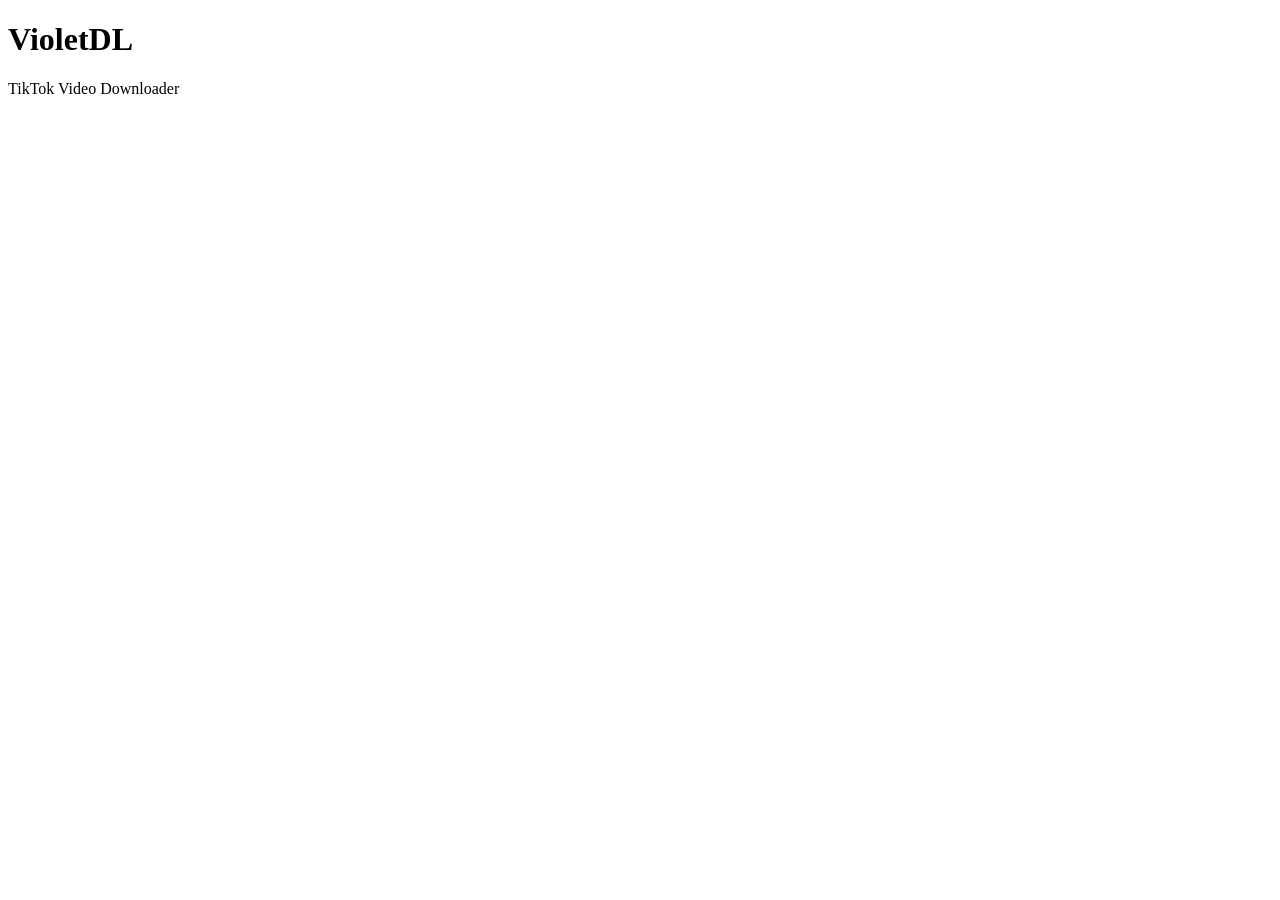
==== index.html @ 55b92cce "Add initial index.html for VioletDL project" ====
<!DOCTYPE html>
<html lang="az">
<head>
  <meta charset="UTF-8">
  <meta name="viewport" content="width=device-width, initial-scale=1.0">
  <meta name="theme-color" content="#10091e">
  <title>VioletDL</title>
  <link rel="stylesheet" href="style.css">
</head>
<body>

  <div id="app">
    <h1>VioletDL</h1>
    <p>TikTok Video Downloader</p>
  </div>

  <script src="script.js"></script>
</body>
</html>
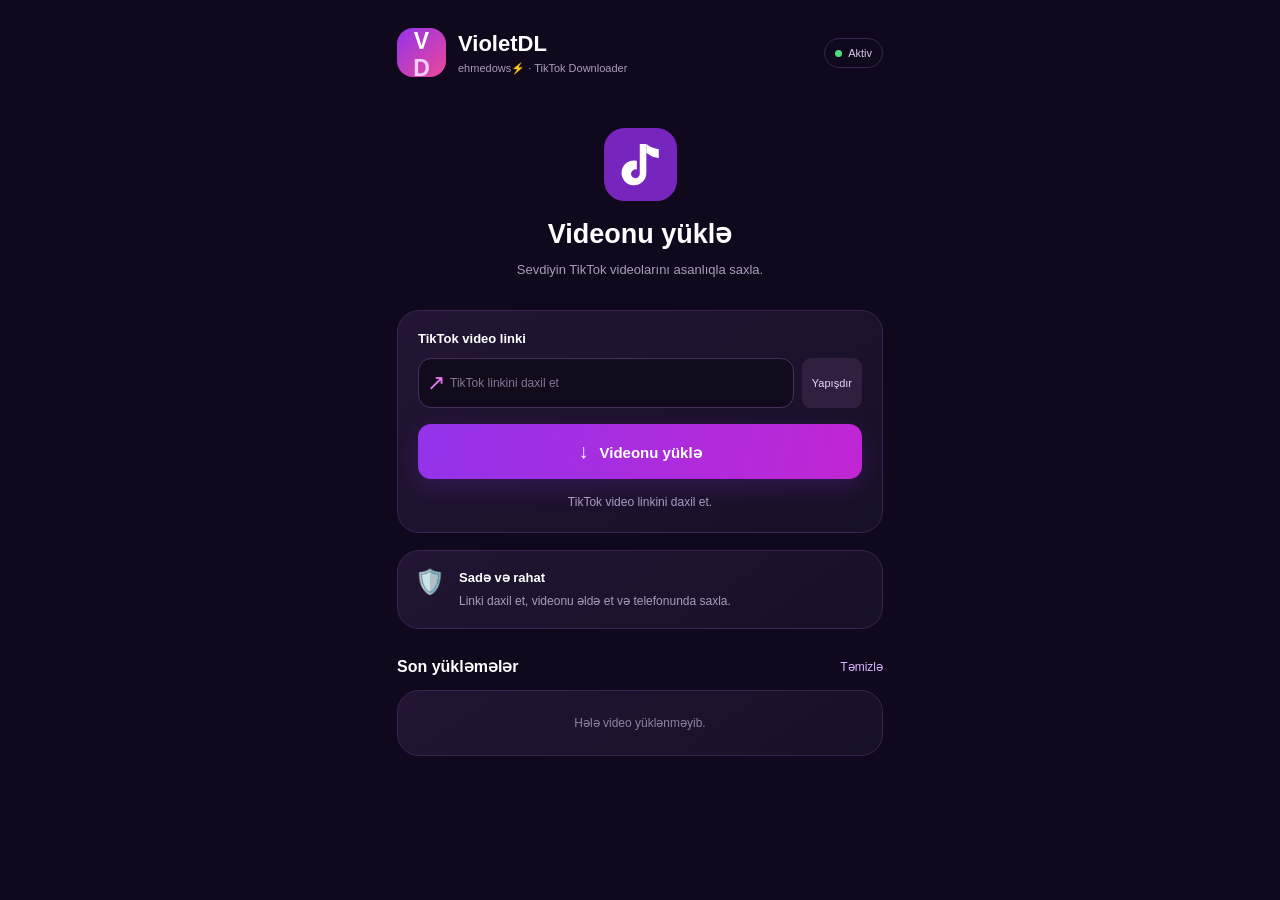
==== commit ad5af4fb: "Refactor HTML structure and improve semantics" ====
--- a/index.html
+++ b/index.html
@@ -2,18 +2,79 @@
 <html lang="az">
 <head>
   <meta charset="UTF-8">
-  <meta name="viewport" content="width=device-width, initial-scale=1.0">
+  <meta name="viewport" content="width=device-width, initial-scale=1">
   <meta name="theme-color" content="#10091e">
   <title>VioletDL</title>
   <link rel="stylesheet" href="style.css">
 </head>
 <body>
 
-  <div id="app">
-    <h1>VioletDL</h1>
-    <p>TikTok Video Downloader</p>
-  </div>
+<div class="app">
 
-  <script src="script.js"></script>
+  <header>
+    <div class="logo">V<span>D</span></div>
+    <div class="brand">
+      <h1>VioletDL</h1>
+      <p>ehmedows⚡ · TikTok Downloader</p>
+    </div>
+    <div class="status"><i></i> Aktiv</div>
+  </header>
+
+  <section class="hero">
+    <div class="music-icon">
+      <svg viewBox="0 0 100 100">
+        <rect width="100" height="100" rx="28" fill="#7625bd"/>
+        <path d="M58 22v39a17 17 0 1 1-13-16v12a6 6 0 1 0 4 6V22z" fill="white"/>
+        <path d="M58 22v12c6 5 12 7 17 7V29c-6-1-12-3-17-7z" fill="white"/>
+      </svg>
+    </div>
+    <h2>Videonu yüklə</h2>
+    <p>Sevdiyin TikTok videolarını asanlıqla saxla.</p>
+  </section>
+
+  <section class="download-card">
+    <label for="videoUrl">TikTok video linki</label>
+
+    <div class="input-row">
+      <div class="input-box">
+        <span class="link-icon">↗</span>
+        <input id="videoUrl" type="url" placeholder="TikTok linkini daxil et">
+      </div>
+      <button id="pasteBtn" class="paste-btn">Yapışdır</button>
+    </div>
+
+    <button id="downloadBtn" class="download-btn">
+      <span>↓</span> Videonu yüklə
+    </button>
+
+    <p id="message" class="message">TikTok video linkini daxil et.</p>
+
+    <div id="result" hidden>
+      <p>Video hazırdır!</p>
+      <a id="saveBtn" href="#" download="VioletDL.mp4">Videonu saxla ↓</a>
+    </div>
+  </section>
+
+  <section class="feature">
+    <div class="shield">🛡️</div>
+    <div>
+      <strong>Sadə və rahat</strong>
+      <p>Linki daxil et, videonu əldə et və telefonunda saxla.</p>
+    </div>
+  </section>
+
+  <section class="history-section">
+    <div class="history-header">
+      <h3>Son yükləmələr</h3>
+      <button id="clearHistory">Təmizlə</button>
+    </div>
+    <div id="history" class="history">
+      <p>Hələ video yüklənməyib.</p>
+    </div>
+  </section>
+
+</div>
+
+<script src="script.js"></script>
 </body>
 </html>
--- a/style.css
+++ b/style.css
@@ -0,0 +1,292 @@
+* {
+  box-sizing: border-box;
+  margin: 0;
+  padding: 0;
+}
+
+:root {
+  --bg: #10091e;
+  --card: #1b1230;
+  --purple: #a855f7;
+  --pink: #e879f9;
+  --text: #ffffff;
+  --muted: #a99cbd;
+}
+
+body {
+  background: var(--bg);
+  color: var(--text);
+  font-family: Arial, sans-serif;
+  min-height: 100vh;
+}
+
+.app {
+  width: 100%;
+  max-width: 520px;
+  margin: auto;
+  padding: 20px 17px 100px;
+}
+
+header {
+  display: flex;
+  align-items: center;
+  gap: 12px;
+  padding: 8px 0 25px;
+}
+
+.logo {
+  width: 49px;
+  height: 49px;
+  display: grid;
+  place-items: center;
+  border-radius: 16px;
+  background: linear-gradient(135deg, #9333ea, #ec4899);
+  font-size: 23px;
+  font-weight: 900;
+}
+
+.logo span {
+  color: #f5d0fe;
+}
+
+.brand h1 {
+  font-size: 22px;
+}
+
+.brand p {
+  color: var(--muted);
+  font-size: 11px;
+  margin-top: 5px;
+}
+
+.status {
+  margin-left: auto;
+  border: 1px solid #39274f;
+  border-radius: 20px;
+  padding: 8px 10px;
+  color: #d8c9eb;
+  font-size: 11px;
+}
+
+.status i {
+  display: inline-block;
+  width: 7px;
+  height: 7px;
+  border-radius: 50%;
+  background: #4ade80;
+  margin-right: 4px;
+}
+
+.hero {
+  text-align: center;
+  padding: 26px 5px 29px;
+}
+
+.music-icon {
+  width: 73px;
+  height: 73px;
+  margin: 0 auto 17px;
+}
+
+.music-icon svg {
+  width: 100%;
+  height: 100%;
+}
+
+.hero h2 {
+  font-size: 27px;
+  margin-bottom: 10px;
+}
+
+.hero p {
+  color: var(--muted);
+  font-size: 13px;
+  line-height: 1.6;
+}
+
+.download-card,
+.feature,
+.history {
+  background: linear-gradient(145deg, #211533, #181026);
+  border: 1px solid #39254d;
+  border-radius: 22px;
+  padding: 20px;
+}
+
+.download-card label {
+  display: block;
+  font-size: 13px;
+  font-weight: bold;
+  margin-bottom: 12px;
+}
+
+.input-row {
+  display: flex;
+  gap: 8px;
+}
+
+.input-box {
+  display: flex;
+  align-items: center;
+  flex: 1;
+  min-width: 0;
+  border: 1px solid #48305e;
+  border-radius: 13px;
+  padding: 5px 8px;
+  background: #110b1c;
+}
+
+.link-icon {
+  color: var(--pink);
+  font-size: 22px;
+}
+
+input {
+  width: 100%;
+  min-width: 0;
+  background: transparent;
+  color: white;
+  border: none;
+  outline: none;
+  padding: 12px 5px;
+  font-size: 12px;
+}
+
+input::placeholder {
+  color: #857696;
+}
+
+button {
+  cursor: pointer;
+  -webkit-tap-highlight-color: transparent;
+}
+
+.paste-btn {
+  background: #30203f;
+  border: none;
+  border-radius: 9px;
+  color: #e9d5ff;
+  padding: 10px;
+  font-size: 11px;
+}
+
+.download-btn {
+  width: 100%;
+  margin-top: 16px;
+  padding: 16px;
+  border: none;
+  border-radius: 13px;
+  color: white;
+  font-size: 15px;
+  font-weight: bold;
+  background: linear-gradient(100deg, #9333ea, #c026d3);
+  box-shadow: 0 8px 24px #9333ea33;
+}
+
+.download-btn span {
+  font-size: 20px;
+  margin-right: 7px;
+}
+
+.message {
+  margin-top: 14px;
+  text-align: center;
+  color: var(--muted);
+  font-size: 12px;
+  line-height: 1.6;
+}
+
+#result {
+  margin-top: 18px;
+  padding: 14px;
+  border-radius: 14px;
+  background: #17291f;
+  border: 1px solid #28543a;
+}
+
+#result[hidden] {
+  display: none;
+}
+
+#result p {
+  color: #4ade80;
+  margin-bottom: 12px;
+}
+
+#result a {
+  display: block;
+  padding: 13px;
+  text-align: center;
+  color: white;
+  text-decoration: none;
+  font-size: 13px;
+  font-weight: bold;
+  border-radius: 10px;
+  background: #23864b;
+}
+
+.feature {
+  display: flex;
+  gap: 14px;
+  margin-top: 17px;
+  padding: 17px;
+}
+
+.shield {
+  font-size: 24px;
+}
+
+.feature strong {
+  font-size: 13px;
+}
+
+.feature p {
+  color: var(--muted);
+  font-size: 12px;
+  line-height: 1.6;
+  margin-top: 6px;
+}
+
+.history-section {
+  margin-top: 28px;
+}
+
+.history-header {
+  display: flex;
+  align-items: center;
+  justify-content: space-between;
+  margin-bottom: 14px;
+}
+
+.history-header h3 {
+  font-size: 16px;
+}
+
+.history-header button {
+  color: #d8b4fe;
+  border: none;
+  background: transparent;
+  font-size: 12px;
+}
+
+.history {
+  padding: 15px;
+}
+
+.history p {
+  text-align: center;
+  color: #8f819f;
+  font-size: 12px;
+  padding: 10px 0;
+}
+
+@media (max-width: 360px) {
+  .app {
+    padding-left: 12px;
+    padding-right: 12px;
+  }
+
+  .hero h2 {
+    font-size: 24px;
+  }
+}
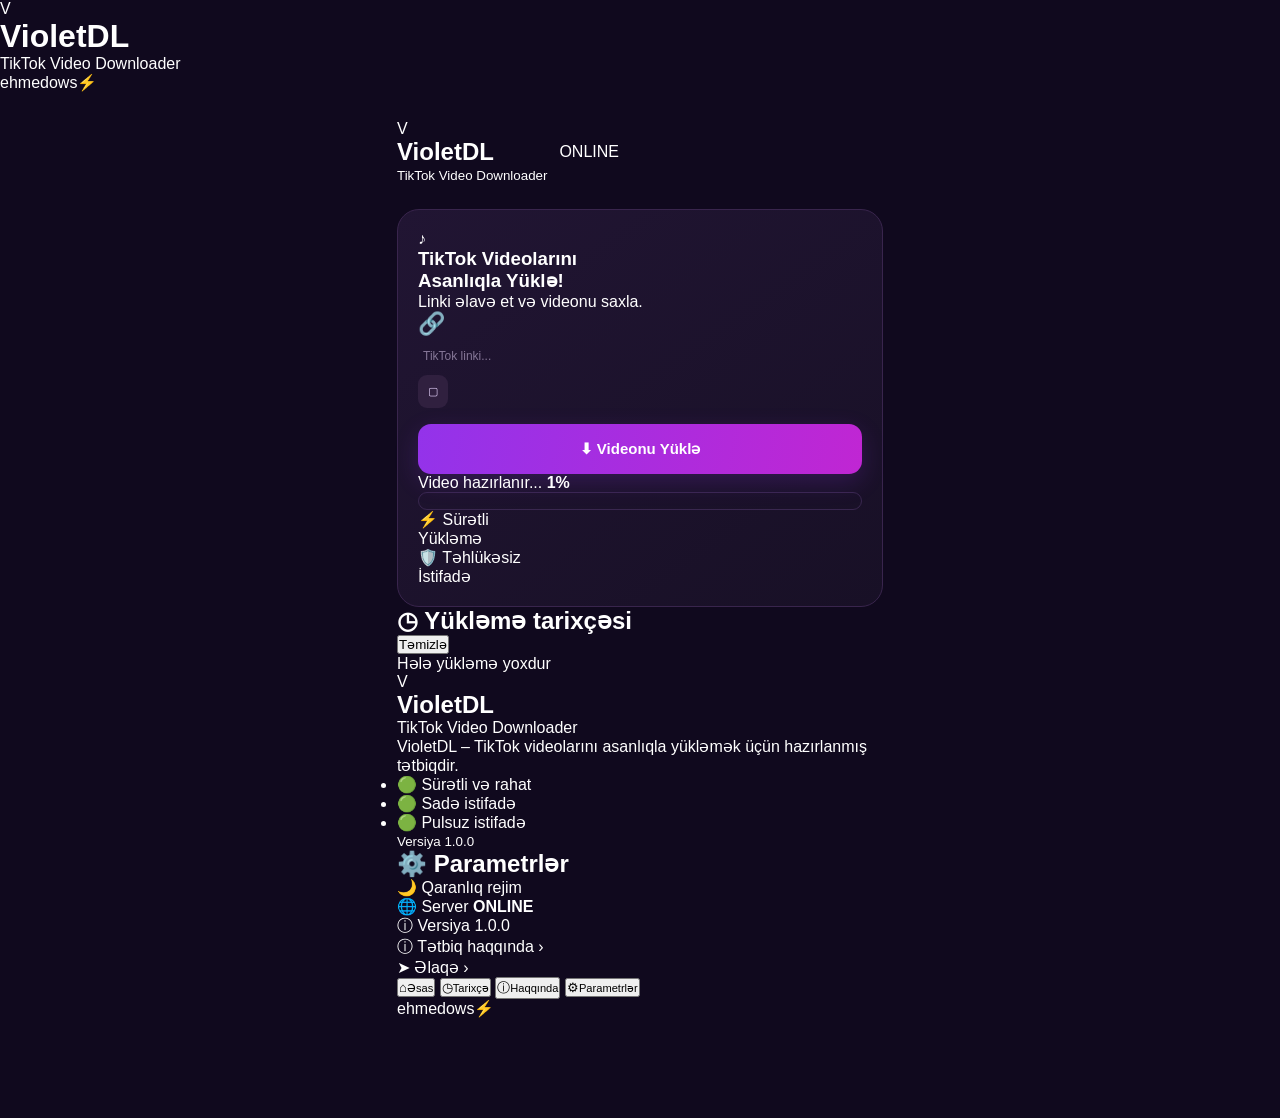
==== commit e334ad85: "Revamp index.html with new layout and features Updated viewport and theme color meta tags, added spl" ====
--- a/index.html
+++ b/index.html
@@ -2,79 +2,153 @@
 <html lang="az">
 <head>
   <meta charset="UTF-8">
-  <meta name="viewport" content="width=device-width, initial-scale=1">
-  <meta name="theme-color" content="#10091e">
+  <meta name="viewport" content="width=device-width, initial-scale=1, maximum-scale=1, user-scalable=no">
+  <meta name="theme-color" content="#080510">
   <title>VioletDL</title>
   <link rel="stylesheet" href="style.css">
 </head>
 <body>
 
-<div class="app">
+  <div id="splash" class="splash">
+    <div class="splash-logo">V</div>
+    <h1>Violet<span>DL</span></h1>
+    <p>TikTok Video Downloader</p>
+    <div class="loader"></div>
+    <div class="creator">ehmedows⚡</div>
+  </div>
 
-  <header>
-    <div class="logo">V<span>D</span></div>
-    <div class="brand">
-      <h1>VioletDL</h1>
-      <p>ehmedows⚡ · TikTok Downloader</p>
-    </div>
-    <div class="status"><i></i> Aktiv</div>
-  </header>
+  <main id="app" class="app hidden">
 
-  <section class="hero">
-    <div class="music-icon">
-      <svg viewBox="0 0 100 100">
-        <rect width="100" height="100" rx="28" fill="#7625bd"/>
-        <path d="M58 22v39a17 17 0 1 1-13-16v12a6 6 0 1 0 4 6V22z" fill="white"/>
-        <path d="M58 22v12c6 5 12 7 17 7V29c-6-1-12-3-17-7z" fill="white"/>
-      </svg>
-    </div>
-    <h2>Videonu yüklə</h2>
-    <p>Sevdiyin TikTok videolarını asanlıqla saxla.</p>
-  </section>
+    <header class="topbar">
+      <div class="brand">
+        <div class="small-logo">V</div>
+        <div>
+          <h2>Violet<span>DL</span></h2>
+          <small>TikTok Video Downloader</small>
+        </div>
+      </div>
+      <div class="online"><i></i> ONLINE</div>
+    </header>
 
-  <section class="download-card">
-    <label for="videoUrl">TikTok video linki</label>
+    <!-- ƏSAS -->
+    <section id="home" class="page active">
+      <div class="download-card">
+        <div class="intro">
+          <div class="tiktok-icon">♪</div>
+          <div>
+            <h3>TikTok Videolarını<br>Asanlıqla Yüklə!</h3>
+            <p>Linki əlavə et və videonu saxla.</p>
+          </div>
+        </div>
 
-    <div class="input-row">
-      <div class="input-box">
-        <span class="link-icon">↗</span>
-        <input id="videoUrl" type="url" placeholder="TikTok linkini daxil et">
+        <div class="link-box">
+          <span class="link-icon">🔗</span>
+          <input id="videoLink" type="url"
+                 placeholder="TikTok linki..."
+                 autocomplete="off">
+          <button id="pasteBtn" class="paste-btn" type="button"
+                  aria-label="Yapışdır">▢</button>
+        </div>
+
+        <button id="downloadBtn" class="download-btn" type="button">
+          ⬇ Videonu Yüklə
+        </button>
+
+        <div id="progressBox" class="progress-box hidden">
+          <div class="progress-info">
+            <span id="progressText">Video hazırlanır...</span>
+            <b id="progressPercent">1%</b>
+          </div>
+          <div class="progress-track">
+            <div id="progressFill" class="progress-fill"></div>
+          </div>
+        </div>
+
+        <p id="status" class="status"></p>
+
+        <div class="features">
+          <div>⚡ <span>Sürətli<br>Yükləmə</span></div>
+          <div>🛡️ <span>Təhlükəsiz<br>İstifadə</span></div>
+        </div>
       </div>
-      <button id="pasteBtn" class="paste-btn">Yapışdır</button>
-    </div>
+    </section>
 
-    <button id="downloadBtn" class="download-btn">
-      <span>↓</span> Videonu yüklə
-    </button>
+    <!-- TARİXÇƏ -->
+    <section id="historyPage" class="page">
+      <div class="section-heading">
+        <h2>◷ Yükləmə tarixçəsi</h2>
+        <button id="clearHistory" type="button">Təmizlə</button>
+      </div>
+      <div id="history" class="history-list"></div>
+    </section>
 
-    <p id="message" class="message">TikTok video linkini daxil et.</p>
+    <!-- HAQQINDA -->
+    <section id="about" class="page">
+      <div class="about-content">
+        <div class="about-logo">V</div>
+        <h1>Violet<span>DL</span></h1>
+        <p>TikTok Video Downloader</p>
+        <div class="about-card">
+          VioletDL – TikTok videolarını asanlıqla yükləmək üçün hazırlanmış tətbiqdir.
+          <ul>
+            <li>🟢 Sürətli və rahat</li>
+            <li>🟢 Sadə istifadə</li>
+            <li>🟢 Pulsuz istifadə</li>
+          </ul>
+          <small>Versiya 1.0.0</small>
+        </div>
+      </div>
+    </section>
 
-    <div id="result" hidden>
-      <p>Video hazırdır!</p>
-      <a id="saveBtn" href="#" download="VioletDL.mp4">Videonu saxla ↓</a>
-    </div>
-  </section>
+    <!-- PARAMETRLƏR -->
+    <section id="settings" class="page">
+      <h2 class="page-title">⚙️ Parametrlər</h2>
 
-  <section class="feature">
-    <div class="shield">🛡️</div>
-    <div>
-      <strong>Sadə və rahat</strong>
-      <p>Linki daxil et, videonu əldə et və telefonunda saxla.</p>
-    </div>
-  </section>
+      <div class="settings-card">
+        <div class="setting-row">
+          <span>🌙 Qaranlıq rejim</span>
+          <span class="switch on"></span>
+        </div>
+        <div class="setting-row">
+          <span>🌐 Server</span>
+          <strong class="online"><i></i> ONLINE</strong>
+        </div>
+        <div class="setting-row">
+          <span>ⓘ Versiya</span>
+          <span>1.0.0</span>
+        </div>
+      </div>
 
-  <section class="history-section">
-    <div class="history-header">
-      <h3>Son yükləmələr</h3>
-      <button id="clearHistory">Təmizlə</button>
-    </div>
-    <div id="history" class="history">
-      <p>Hələ video yüklənməyib.</p>
-    </div>
-  </section>
+      <div class="settings-card">
+        <div class="setting-row">
+          <span>ⓘ Tətbiq haqqında</span>
+          <span>›</span>
+        </div>
+        <div class="setting-row">
+          <span>➤ Əlaqə</span>
+          <span>›</span>
+        </div>
+      </div>
+    </section>
 
-</div>
+    <nav class="bottom-nav">
+      <button class="nav-btn active" data-page="home">
+        ⌂<small>Əsas</small>
+      </button>
+      <button class="nav-btn" data-page="historyPage">
+        ◷<small>Tarixçə</small>
+      </button>
+      <button class="nav-btn" data-page="about">
+        ⓘ<small>Haqqında</small>
+      </button>
+      <button class="nav-btn" data-page="settings">
+        ⚙<small>Parametrlər</small>
+      </button>
+    </nav>
 
-<script src="script.js"></script>
+    <div class="footer-brand">ehmedows⚡</div>
+  </main>
+
+  <script src="script.js"></script>
 </body>
 </html>
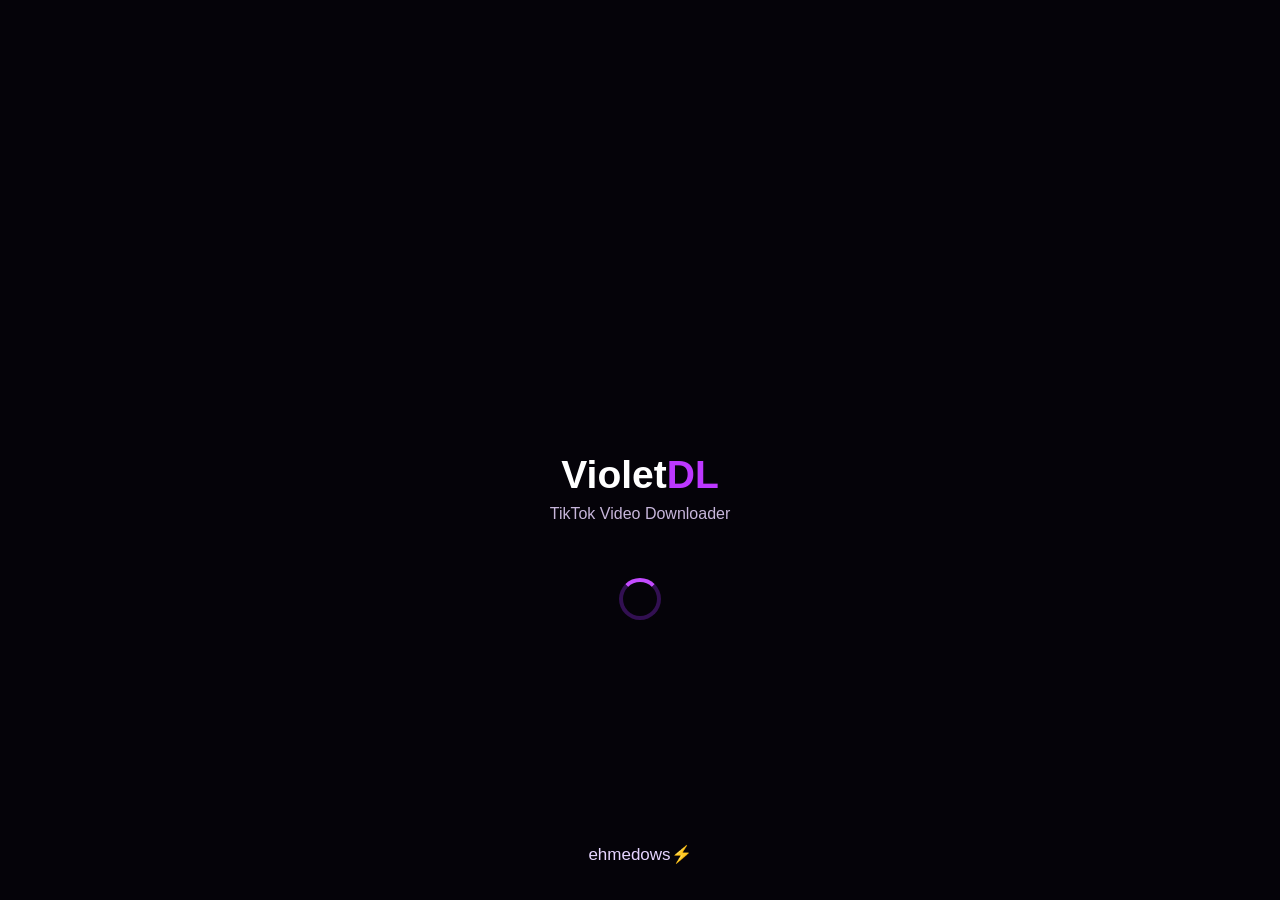
==== commit e5fce682: "Enhance index.html with SEO and logo updates Added meta description for SEO and updated logos." ====
--- a/index.html
+++ b/index.html
@@ -1,16 +1,25 @@
+
 <!DOCTYPE html>
 <html lang="az">
 <head>
   <meta charset="UTF-8">
   <meta name="viewport" content="width=device-width, initial-scale=1, maximum-scale=1, user-scalable=no">
   <meta name="theme-color" content="#080510">
+  <meta name="description" content="VioletDL - TikTok Video Downloader">
   <title>VioletDL</title>
   <link rel="stylesheet" href="style.css">
 </head>
 <body>
 
   <div id="splash" class="splash">
-    <div class="splash-logo">V</div>
+    <div class="splash-logo crystal">
+      <svg viewBox="0 0 180 180">
+        <polygon points="90,8 143,36 166,84 90,170 14,84 37,36" fill="#cbb0ff"/>
+        <polygon points="90,8 90,170 14,84 37,36" fill="#fff" opacity=".4"/>
+        <polygon points="90,8 143,36 166,84 90,170" fill="#7434bd" opacity=".75"/>
+        <path d="M37 36 L90 60 L143 36 M90 60 L14 84 M90 60 L166 84 M90 60 L90 170" fill="none" stroke="#fff" stroke-width="3" opacity=".8"/>
+      </svg>
+    </div>
     <h1>Violet<span>DL</span></h1>
     <p>TikTok Video Downloader</p>
     <div class="loader"></div>
@@ -21,7 +30,14 @@
 
     <header class="topbar">
       <div class="brand">
-        <div class="small-logo">V</div>
+        <div class="small-logo crystal">
+          <svg viewBox="0 0 180 180">
+            <polygon points="90,8 143,36 166,84 90,170 14,84 37,36" fill="#cbb0ff"/>
+            <polygon points="90,8 90,170 14,84 37,36" fill="#fff" opacity=".4"/>
+            <polygon points="90,8 143,36 166,84 90,170" fill="#7434bd" opacity=".75"/>
+            <path d="M37 36 L90 60 L143 36 M90 60 L14 84 M90 60 L166 84 M90 60 L90 170" fill="none" stroke="#fff" stroke-width="4"/>
+          </svg>
+        </div>
         <div>
           <h2>Violet<span>DL</span></h2>
           <small>TikTok Video Downloader</small>
@@ -30,7 +46,6 @@
       <div class="online"><i></i> ONLINE</div>
     </header>
 
-    <!-- ƏSAS -->
     <section id="home" class="page active">
       <div class="download-card">
         <div class="intro">
@@ -41,18 +56,15 @@
           </div>
         </div>
 
+        <label class="input-label" for="videoLink">TikTok video linki</label>
+
         <div class="link-box">
           <span class="link-icon">🔗</span>
-          <input id="videoLink" type="url"
-                 placeholder="TikTok linki..."
-                 autocomplete="off">
-          <button id="pasteBtn" class="paste-btn" type="button"
-                  aria-label="Yapışdır">▢</button>
+          <input id="videoLink" type="url" placeholder="TikTok linki..." autocomplete="off" spellcheck="false">
+          <button id="pasteBtn" class="paste-btn" type="button" aria-label="Linki yapışdır">▢</button>
         </div>
 
-        <button id="downloadBtn" class="download-btn" type="button">
-          ⬇ Videonu Yüklə
-        </button>
+        <button id="downloadBtn" class="download-btn" type="button">⬇ Videonu Yüklə</button>
 
         <div id="progressBox" class="progress-box hidden">
           <div class="progress-info">
@@ -73,21 +85,30 @@
       </div>
     </section>
 
-    <!-- TARİXÇƏ -->
     <section id="historyPage" class="page">
       <div class="section-heading">
         <h2>◷ Yükləmə tarixçəsi</h2>
         <button id="clearHistory" type="button">Təmizlə</button>
       </div>
-      <div id="history" class="history-list"></div>
+      <div id="history" class="history-list">
+        <div class="empty">Hələ video yüklənməyib.</div>
+      </div>
     </section>
 
-    <!-- HAQQINDA -->
     <section id="about" class="page">
       <div class="about-content">
-        <div class="about-logo">V</div>
+        <div class="about-logo crystal">
+          <svg viewBox="0 0 180 180">
+            <polygon points="90,8 143,36 166,84 90,170 14,84 37,36" fill="#cbb0ff"/>
+            <polygon points="90,8 90,170 14,84 37,36" fill="#fff" opacity=".4"/>
+            <polygon points="90,8 143,36 166,84 90,170" fill="#7434bd" opacity=".75"/>
+            <path d="M37 36 L90 60 L143 36 M90 60 L14 84 M90 60 L166 84 M90 60 L90 170" fill="none" stroke="#fff" stroke-width="3"/>
+          </svg>
+        </div>
+
         <h1>Violet<span>DL</span></h1>
         <p>TikTok Video Downloader</p>
+
         <div class="about-card">
           VioletDL – TikTok videolarını asanlıqla yükləmək üçün hazırlanmış tətbiqdir.
           <ul>
@@ -100,10 +121,8 @@
       </div>
     </section>
 
-    <!-- PARAMETRLƏR -->
     <section id="settings" class="page">
       <h2 class="page-title">⚙️ Parametrlər</h2>
-
       <div class="settings-card">
         <div class="setting-row">
           <span>🌙 Qaranlıq rejim</span>
@@ -118,7 +137,6 @@
           <span>1.0.0</span>
         </div>
       </div>
-
       <div class="settings-card">
         <div class="setting-row">
           <span>ⓘ Tətbiq haqqında</span>
@@ -132,18 +150,10 @@
     </section>
 
     <nav class="bottom-nav">
-      <button class="nav-btn active" data-page="home">
-        ⌂<small>Əsas</small>
-      </button>
-      <button class="nav-btn" data-page="historyPage">
-        ◷<small>Tarixçə</small>
-      </button>
-      <button class="nav-btn" data-page="about">
-        ⓘ<small>Haqqında</small>
-      </button>
-      <button class="nav-btn" data-page="settings">
-        ⚙<small>Parametrlər</small>
-      </button>
+      <button class="nav-btn active" data-page="home" type="button">⌂<small>Əsas</small></button>
+      <button class="nav-btn" data-page="historyPage" type="button">◷<small>Tarixçə</small></button>
+      <button class="nav-btn" data-page="about" type="button">ⓘ<small>Haqqında</small></button>
+      <button class="nav-btn" data-page="settings" type="button">⚙<small>Parametrlər</small></button>
     </nav>
 
     <div class="footer-brand">ehmedows⚡</div>
--- a/style.css
+++ b/style.css
@@ -2,291 +2,560 @@
   box-sizing: border-box;
   margin: 0;
   padding: 0;
+  -webkit-tap-highlight-color: transparent;
 }
 
 :root {
-  --bg: #10091e;
-  --card: #1b1230;
-  --purple: #a855f7;
-  --pink: #e879f9;
-  --text: #ffffff;
-  --muted: #a99cbd;
-}
-
-body {
+  --bg: #080510;
+  --card: #120b20;
+  --purple: #7900ff;
+  --pink: #c000ff;
+  --text: #fff;
+  --muted: #b8a9ca;
+}
+
+html, body {
+  min-height: 100%;
   background: var(--bg);
   color: var(--text);
   font-family: Arial, sans-serif;
+}
+
+body {
   min-height: 100vh;
-}
-
+  background:
+    radial-gradient(ellipse at 10% 0%, #30005e, transparent 38%),
+    radial-gradient(ellipse at 100% 90%, #26004d, transparent 35%),
+    var(--bg);
+  -webkit-user-select: none;
+  user-select: none;
+  -webkit-touch-callout: none;
+}
+
+input {
+  -webkit-user-select: text !important;
+  user-select: text !important;
+  -webkit-touch-callout: default;
+}
+
+button {
+  font: inherit;
+  cursor: pointer;
+}
+
+.hidden {
+  display: none !important;
+}
+
+/* Açılış */
+.splash {
+  position: fixed;
+  inset: 0;
+  z-index: 10;
+  display: flex;
+  flex-direction: column;
+  align-items: center;
+  justify-content: center;
+  background: #050309;
+}
+
+.splash-logo {
+  font-size: 150px;
+  line-height: 1;
+  font-weight: 900;
+  font-style: italic;
+  color: #b56aff;
+  text-shadow: 0 0 18px #7600ff;
+  animation: logoIn 1.2s ease;
+}
+
+.splash h1 {
+  font-size: 39px;
+  margin-top: 22px;
+}
+
+.splash h1 span,
+.brand h2 span,
+.about-content h1 span {
+  color: #bd38ff;
+}
+
+.splash p {
+  color: #c7b6db;
+  margin-top: 8px;
+}
+
+.loader {
+  width: 42px;
+  height: 42px;
+  border: 4px solid #321052;
+  border-top-color: #c34bff;
+  border-radius: 50%;
+  margin-top: 55px;
+  animation: spin 1s linear infinite;
+}
+
+.creator {
+  position: absolute;
+  bottom: 35px;
+  color: #e6d5ff;
+  font-size: 17px;
+}
+
+@keyframes spin {
+  to { transform: rotate(360deg); }
+}
+
+@keyframes logoIn {
+  from { opacity: 0; transform: scale(.7); }
+  to { opacity: 1; transform: scale(1); }
+}
+
+/* Ümumi başlıq */
 .app {
   width: 100%;
   max-width: 520px;
+  min-height: 100vh;
   margin: auto;
-  padding: 20px 17px 100px;
-}
-
-header {
+  padding: 22px 16px 145px;
+}
+
+.topbar {
+  display: flex;
+  align-items: center;
+  justify-content: space-between;
+  margin-bottom: 25px;
+}
+
+.brand {
   display: flex;
   align-items: center;
   gap: 12px;
-  padding: 8px 0 25px;
-}
-
-.logo {
-  width: 49px;
-  height: 49px;
+}
+
+.small-logo,
+.about-logo {
   display: grid;
   place-items: center;
+  background: linear-gradient(145deg, #a000ff, #4200bd);
+  box-shadow: 0 0 14px #7900ff66;
+  border-radius: 14px;
+  font-size: 29px;
+  font-weight: 900;
+  font-style: italic;
+  width: 55px;
+  height: 55px;
+}
+
+.brand h2 {
+  font-size: 24px;
+}
+
+.brand small {
+  color: var(--muted);
+  font-size: 11px;
+}
+
+.online {
+  color: #00e887;
+  font-size: 12px;
+  font-weight: bold;
+  border: 1px solid #087c4c;
+  border-radius: 20px;
+  padding: 7px 10px;
+  white-space: nowrap;
+}
+
+.online i {
+  display: inline-block;
+  width: 8px;
+  height: 8px;
+  background: #00e887;
+  border-radius: 50%;
+  margin-right: 4px;
+}
+
+/* Ayrı səhifələr */
+.page {
+  display: none;
+}
+
+.page.active {
+  display: block;
+  animation: pageIn .2s ease;
+}
+
+@keyframes pageIn {
+  from { opacity: 0; transform: translateY(5px); }
+  to { opacity: 1; transform: translateY(0); }
+}
+
+/* Əsas səhifə */
+.download-card,
+.settings-card,
+.about-card {
+  background: linear-gradient(145deg, #180b2b, #0d0817);
+  border: 1px solid #6420a1;
+  border-radius: 24px;
+  padding: 18px;
+  box-shadow: 0 5px 22px #0008;
+}
+
+.intro {
+  display: flex;
+  align-items: center;
+  gap: 17px;
+  margin-bottom: 25px;
+}
+
+.tiktok-icon {
+  width: 100px;
+  height: 100px;
+  flex-shrink: 0;
+  display: grid;
+  place-items: center;
+  background: #080510;
+  border: 9px solid #26004e;
+  border-radius: 50%;
+  font-size: 58px;
+  font-weight: bold;
+  color: white;
+  text-shadow: -3px 0 #00e6e6, 3px 0 #ff0050;
+}
+
+.intro h3 {
+  font-size: 18px;
+  line-height: 1.4;
+}
+
+.intro p {
+  color: var(--muted);
+  font-size: 12px;
+  margin-top: 8px;
+}
+
+.link-box {
+  height: 52px;
+  display: flex;
+  align-items: center;
+  gap: 10px;
+  background: #0a0612;
+  border: 1px solid #7130aa;
+  border-radius: 15px;
+  overflow: hidden;
+  padding-left: 13px;
+}
+
+.link-box input {
+  flex: 1;
+  min-width: 0;
+  color: white;
+  background: transparent;
+  border: 0;
+  outline: 0;
+}
+
+.link-box input::placeholder {
+  color: #a994bb;
+}
+
+.paste-btn {
+  height: 52px;
+  width: 58px;
+  color: white;
+  font-size: 25px;
+  border: 0;
+  background: linear-gradient(135deg, #a000ff, #5900d9);
+}
+
+.download-btn {
+  width: 100%;
+  min-height: 57px;
+  margin-top: 14px;
+  color: white;
+  font-size: 17px;
+  font-weight: bold;
+  border: 0;
   border-radius: 16px;
-  background: linear-gradient(135deg, #9333ea, #ec4899);
+  background: linear-gradient(100deg, #7624ff, #a000ed);
+  box-shadow: 0 5px 15px #7000ff44;
+}
+
+.download-btn:disabled {
+  opacity: .6;
+}
+
+/* Faiz göstəricisi */
+.progress-box {
+  margin-top: 18px;
+  padding: 13px;
+  background: #10091b;
+  border: 1px solid #542080;
+  border-radius: 14px;
+}
+
+.progress-info {
+  display: flex;
+  justify-content: space-between;
+  color: #d9c5ef;
+  font-size: 13px;
+  margin-bottom: 10px;
+}
+
+.progress-info b {
+  color: #d34bff;
+}
+
+.progress-track {
+  width: 100%;
+  height: 9px;
+  background: #30203e;
+  border-radius: 20px;
+  overflow: hidden;
+}
+
+.progress-fill {
+  width: 1%;
+  height: 100%;
+  border-radius: 20px;
+  background: linear-gradient(90deg, #7624ff, #d000ff);
+  transition: width .25s ease;
+}
+
+.status {
+  min-height: 18px;
+  color: #d6b6ff;
+  text-align: center;
+  font-size: 12px;
+  margin-top: 10px;
+}
+
+.features {
+  display: flex;
+  gap: 10px;
+  margin-top: 10px;
+}
+
+.features div {
+  flex: 1;
+  min-height: 62px;
+  display: flex;
+  align-items: center;
+  justify-content: center;
+  gap: 10px;
+  background: #0b0712;
+  border: 1px solid #38204e;
+  border-radius: 16px;
   font-size: 23px;
-  font-weight: 900;
-}
-
-.logo span {
-  color: #f5d0fe;
-}
-
-.brand h1 {
-  font-size: 22px;
-}
-
-.brand p {
+}
+
+.features span {
+  font-size: 12px;
+  line-height: 1.5;
+}
+
+/* Tarixçə */
+.section-heading {
+  display: flex;
+  align-items: center;
+  justify-content: space-between;
+  margin: 12px 2px 18px;
+}
+
+.section-heading h2 {
+  font-size: 19px;
+}
+
+.section-heading button {
+  color: white;
+  background: #21112f;
+  border: 1px solid #3a2053;
+  border-radius: 18px;
+  padding: 9px 13px;
+}
+
+.history-item {
+  display: flex;
+  align-items: center;
+  gap: 12px;
+  background: #130b20;
+  border: 1px solid #42205f;
+  padding: 12px;
+  border-radius: 15px;
+  margin-bottom: 10px;
+}
+
+.history-thumb {
+  width: 58px;
+  height: 48px;
+  display: grid;
+  place-items: center;
+  border-radius: 10px;
+  background: linear-gradient(135deg, #5c00c9, #160a29);
+  font-size: 25px;
+}
+
+.history-info {
+  flex: 1;
+  min-width: 0;
+}
+
+.history-info b {
+  display: block;
+  font-size: 13px;
+}
+
+.history-info small,
+.empty {
   color: var(--muted);
   font-size: 11px;
   margin-top: 5px;
 }
 
-.status {
-  margin-left: auto;
-  border: 1px solid #39274f;
+.empty {
+  text-align: center;
+  padding: 35px 10px;
+  background: #130b20;
+  border: 1px solid #42205f;
+  border-radius: 15px;
+}
+
+/* Haqqında */
+.about-content {
+  text-align: center;
+  padding-top: 35px;
+}
+
+.about-logo {
+  width: 100px;
+  height: 100px;
+  margin: auto;
+  font-size: 60px;
+  border-radius: 24px;
+}
+
+.about-content h1 {
+  margin-top: 14px;
+  font-size: 34px;
+}
+
+.about-content > p {
+  color: var(--muted);
+  margin: 8px 0 20px;
+}
+
+.about-card {
+  text-align: center;
+  line-height: 1.7;
+  color: #e4d7f2;
+  font-size: 14px;
+}
+
+.about-card ul {
+  list-style: none;
+  text-align: left;
+  width: max-content;
+  margin: 15px auto;
+}
+
+.about-card small {
+  color: var(--muted);
+}
+
+/* Parametrlər */
+.page-title {
+  margin: 12px 0 20px;
+  font-size: 20px;
+}
+
+.settings-card {
+  padding: 0 15px;
+  margin-bottom: 17px;
+}
+
+.setting-row {
+  min-height: 57px;
+  display: flex;
+  align-items: center;
+  justify-content: space-between;
+  border-bottom: 1px solid #332044;
+  font-size: 14px;
+}
+
+.setting-row:last-child {
+  border-bottom: 0;
+}
+
+.switch {
+  width: 43px;
+  height: 24px;
   border-radius: 20px;
-  padding: 8px 10px;
-  color: #d8c9eb;
-  font-size: 11px;
-}
-
-.status i {
-  display: inline-block;
-  width: 7px;
-  height: 7px;
+  background: #555;
+}
+
+.switch.on {
+  background: #9d00ff;
+}
+
+.switch::after {
+  content: "";
+  display: block;
+  width: 18px;
+  height: 18px;
+  background: white;
   border-radius: 50%;
-  background: #4ade80;
-  margin-right: 4px;
-}
-
-.hero {
-  text-align: center;
-  padding: 26px 5px 29px;
-}
-
-.music-icon {
-  width: 73px;
-  height: 73px;
-  margin: 0 auto 17px;
-}
-
-.music-icon svg {
+  margin: 3px;
+  float: right;
+}
+
+/* Alt menyu */
+.bottom-nav {
+  position: fixed;
+  bottom: 0;
+  left: 50%;
+  transform: translateX(-50%);
   width: 100%;
-  height: 100%;
-}
-
-.hero h2 {
-  font-size: 27px;
-  margin-bottom: 10px;
-}
-
-.hero p {
-  color: var(--muted);
-  font-size: 13px;
-  line-height: 1.6;
-}
-
-.download-card,
-.feature,
-.history {
-  background: linear-gradient(145deg, #211533, #181026);
-  border: 1px solid #39254d;
-  border-radius: 22px;
-  padding: 20px;
-}
-
-.download-card label {
-  display: block;
-  font-size: 13px;
-  font-weight: bold;
-  margin-bottom: 12px;
-}
-
-.input-row {
-  display: flex;
-  gap: 8px;
-}
-
-.input-box {
-  display: flex;
-  align-items: center;
+  max-width: 520px;
+  display: flex;
+  justify-content: space-around;
+  padding: 12px 5px 8px;
+  background: #0a0611f5;
+  border-top: 1px solid #542080;
+  z-index: 5;
+}
+
+.nav-btn {
   flex: 1;
-  min-width: 0;
-  border: 1px solid #48305e;
-  border-radius: 13px;
-  padding: 5px 8px;
-  background: #110b1c;
-}
-
-.link-icon {
-  color: var(--pink);
-  font-size: 22px;
-}
-
-input {
-  width: 100%;
-  min-width: 0;
+  color: #a99ab9;
   background: transparent;
-  color: white;
-  border: none;
-  outline: none;
-  padding: 12px 5px;
-  font-size: 12px;
-}
-
-input::placeholder {
-  color: #857696;
-}
-
-button {
-  cursor: pointer;
-  -webkit-tap-highlight-color: transparent;
-}
-
-.paste-btn {
-  background: #30203f;
-  border: none;
-  border-radius: 9px;
-  color: #e9d5ff;
-  padding: 10px;
-  font-size: 11px;
-}
-
-.download-btn {
-  width: 100%;
-  margin-top: 16px;
-  padding: 16px;
-  border: none;
-  border-radius: 13px;
-  color: white;
-  font-size: 15px;
-  font-weight: bold;
-  background: linear-gradient(100deg, #9333ea, #c026d3);
-  box-shadow: 0 8px 24px #9333ea33;
-}
-
-.download-btn span {
-  font-size: 20px;
-  margin-right: 7px;
-}
-
-.message {
-  margin-top: 14px;
-  text-align: center;
-  color: var(--muted);
-  font-size: 12px;
-  line-height: 1.6;
-}
-
-#result {
-  margin-top: 18px;
-  padding: 14px;
-  border-radius: 14px;
-  background: #17291f;
-  border: 1px solid #28543a;
-}
-
-#result[hidden] {
-  display: none;
-}
-
-#result p {
-  color: #4ade80;
-  margin-bottom: 12px;
-}
-
-#result a {
-  display: block;
-  padding: 13px;
-  text-align: center;
-  color: white;
-  text-decoration: none;
-  font-size: 13px;
-  font-weight: bold;
-  border-radius: 10px;
-  background: #23864b;
-}
-
-.feature {
-  display: flex;
-  gap: 14px;
-  margin-top: 17px;
-  padding: 17px;
-}
-
-.shield {
-  font-size: 24px;
-}
-
-.feature strong {
-  font-size: 13px;
-}
-
-.feature p {
-  color: var(--muted);
-  font-size: 12px;
-  line-height: 1.6;
-  margin-top: 6px;
-}
-
-.history-section {
-  margin-top: 28px;
-}
-
-.history-header {
-  display: flex;
-  align-items: center;
-  justify-content: space-between;
-  margin-bottom: 14px;
-}
-
-.history-header h3 {
-  font-size: 16px;
-}
-
-.history-header button {
-  color: #d8b4fe;
-  border: none;
-  background: transparent;
-  font-size: 12px;
-}
-
-.history {
-  padding: 15px;
-}
-
-.history p {
-  text-align: center;
-  color: #8f819f;
-  font-size: 12px;
-  padding: 10px 0;
+  border: 0;
+  font-size: 25px;
+  display: flex;
+  flex-direction: column;
+  align-items: center;
+  gap: 4px;
+}
+
+.nav-btn small {
+  font-size: 10px;
+}
+
+.nav-btn.active {
+  color: #d14bff;
+}
+
+.footer-brand {
+  position: fixed;
+  bottom: 82px;
+  left: 50%;
+  transform: translateX(-50%);
+  color: #d6b5ef;
+  font-size: 14px;
+  z-index: 4;
 }
 
 @media (max-width: 360px) {
-  .app {
-    padding-left: 12px;
-    padding-right: 12px;
-  }
-
-  .hero h2 {
-    font-size: 24px;
-  }
-}
+  .intro h3 { font-size: 15px; }
+  .tiktok-icon { width: 78px; height: 78px; font-size: 45px; }
+  .brand h2 { font-size: 21px; }
+}
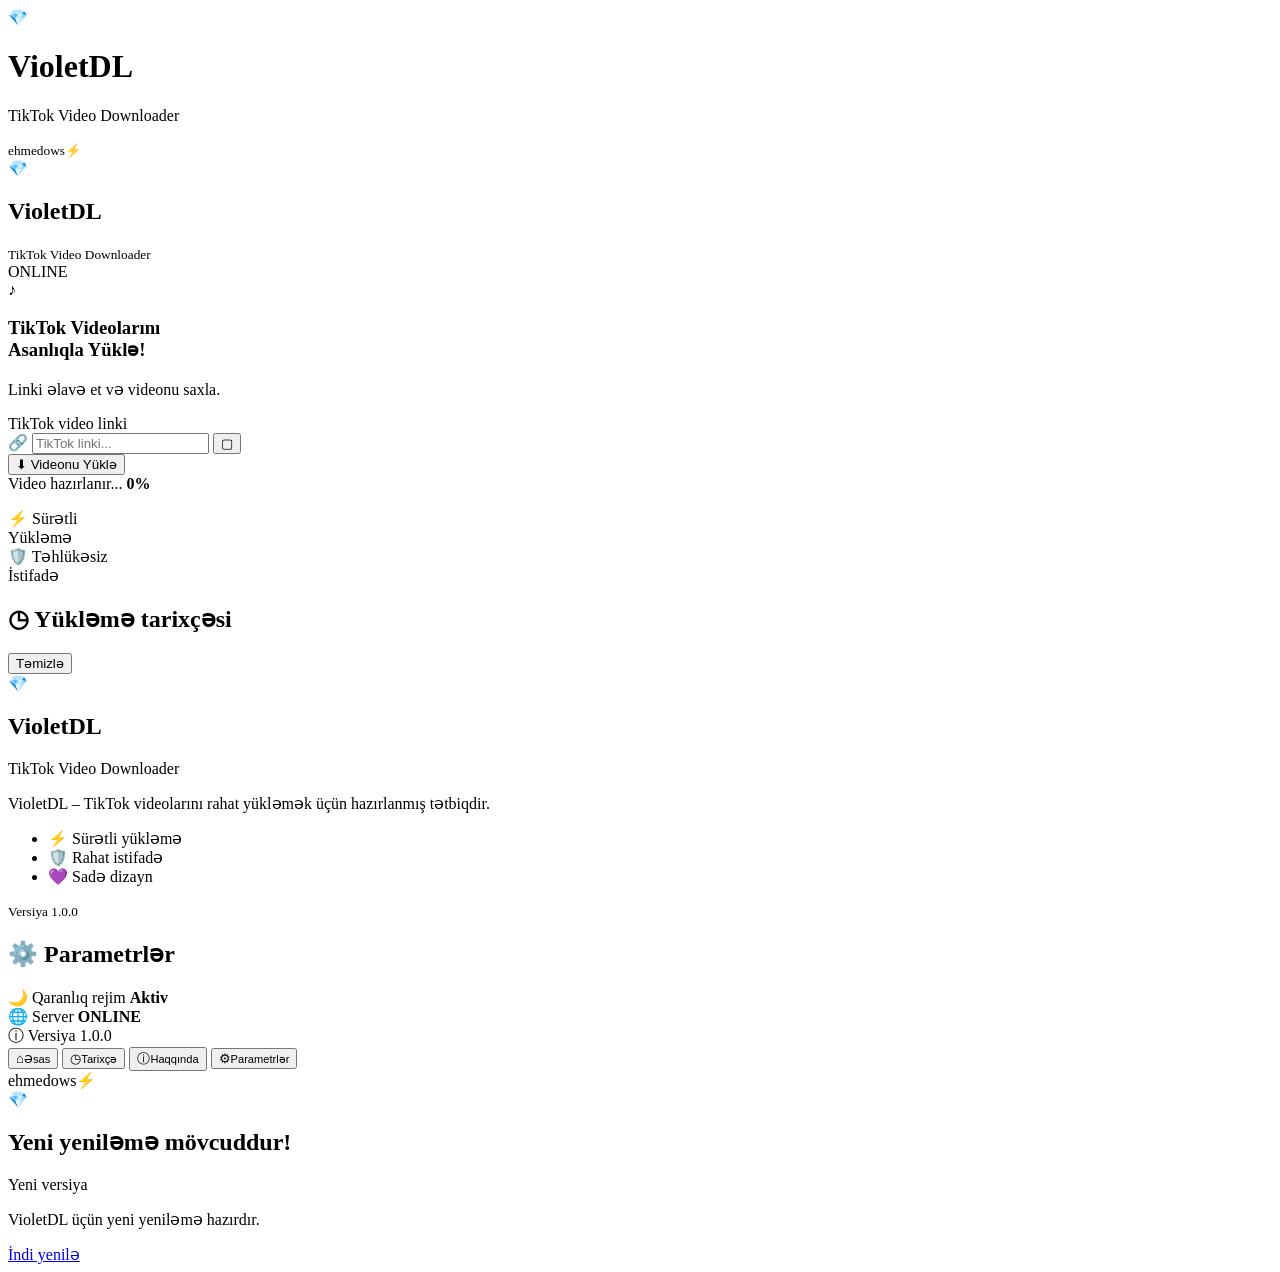
==== commit d1a7a908: "Refactor index.html for improved structure and styling" ====
--- a/index.html
+++ b/index.html
@@ -5,160 +5,139 @@
   <meta charset="UTF-8">
   <meta name="viewport" content="width=device-width, initial-scale=1, maximum-scale=1, user-scalable=no">
   <meta name="theme-color" content="#080510">
-  <meta name="description" content="VioletDL - TikTok Video Downloader">
   <title>VioletDL</title>
-  <link rel="stylesheet" href="style.css">
+  <link rel="stylesheet" href="./style.css">
 </head>
 <body>
 
-  <div id="splash" class="splash">
-    <div class="splash-logo crystal">
-      <svg viewBox="0 0 180 180">
-        <polygon points="90,8 143,36 166,84 90,170 14,84 37,36" fill="#cbb0ff"/>
-        <polygon points="90,8 90,170 14,84 37,36" fill="#fff" opacity=".4"/>
-        <polygon points="90,8 143,36 166,84 90,170" fill="#7434bd" opacity=".75"/>
-        <path d="M37 36 L90 60 L143 36 M90 60 L14 84 M90 60 L166 84 M90 60 L90 170" fill="none" stroke="#fff" stroke-width="3" opacity=".8"/>
-      </svg>
+<div id="splash" class="splash">
+  <div class="logo">💎</div>
+  <h1>Violet<span>DL</span></h1>
+  <p>TikTok Video Downloader</p>
+  <div class="loader"></div>
+  <small>ehmedows⚡</small>
+</div>
+
+<main id="app" class="app hidden">
+
+  <header class="topbar">
+    <div class="brand">
+      <div class="brand-logo">💎</div>
+      <div>
+        <h2>Violet<span>DL</span></h2>
+        <small>TikTok Video Downloader</small>
+      </div>
     </div>
-    <h1>Violet<span>DL</span></h1>
-    <p>TikTok Video Downloader</p>
-    <div class="loader"></div>
-    <div class="creator">ehmedows⚡</div>
-  </div>
+    <div class="online"><i></i> ONLINE</div>
+  </header>
 
-  <main id="app" class="app hidden">
-
-    <header class="topbar">
-      <div class="brand">
-        <div class="small-logo crystal">
-          <svg viewBox="0 0 180 180">
-            <polygon points="90,8 143,36 166,84 90,170 14,84 37,36" fill="#cbb0ff"/>
-            <polygon points="90,8 90,170 14,84 37,36" fill="#fff" opacity=".4"/>
-            <polygon points="90,8 143,36 166,84 90,170" fill="#7434bd" opacity=".75"/>
-            <path d="M37 36 L90 60 L143 36 M90 60 L14 84 M90 60 L166 84 M90 60 L90 170" fill="none" stroke="#fff" stroke-width="4"/>
-          </svg>
-        </div>
+  <section id="home" class="page active">
+    <div class="download-card">
+      <div class="intro">
+        <div class="tiktok-icon">♪</div>
         <div>
-          <h2>Violet<span>DL</span></h2>
-          <small>TikTok Video Downloader</small>
+          <h3>TikTok Videolarını<br>Asanlıqla Yüklə!</h3>
+          <p>Linki əlavə et və videonu saxla.</p>
         </div>
       </div>
-      <div class="online"><i></i> ONLINE</div>
-    </header>
 
-    <section id="home" class="page active">
-      <div class="download-card">
-        <div class="intro">
-          <div class="tiktok-icon">♪</div>
-          <div>
-            <h3>TikTok Videolarını<br>Asanlıqla Yüklə!</h3>
-            <p>Linki əlavə et və videonu saxla.</p>
-          </div>
+      <label for="videoLink">TikTok video linki</label>
+
+      <div class="link-box">
+        <span>🔗</span>
+        <input id="videoLink" type="url" placeholder="TikTok linki..." autocomplete="off">
+        <button id="pasteBtn" type="button">▢</button>
+      </div>
+
+      <button id="downloadBtn" class="download-btn" type="button">
+        ⬇ Videonu Yüklə
+      </button>
+
+      <div id="progressBox" class="progress-box hidden">
+        <div class="progress-info">
+          <span id="progressText">Video hazırlanır...</span>
+          <b id="progressPercent">0%</b>
         </div>
-
-        <label class="input-label" for="videoLink">TikTok video linki</label>
-
-        <div class="link-box">
-          <span class="link-icon">🔗</span>
-          <input id="videoLink" type="url" placeholder="TikTok linki..." autocomplete="off" spellcheck="false">
-          <button id="pasteBtn" class="paste-btn" type="button" aria-label="Linki yapışdır">▢</button>
-        </div>
-
-        <button id="downloadBtn" class="download-btn" type="button">⬇ Videonu Yüklə</button>
-
-        <div id="progressBox" class="progress-box hidden">
-          <div class="progress-info">
-            <span id="progressText">Video hazırlanır...</span>
-            <b id="progressPercent">1%</b>
-          </div>
-          <div class="progress-track">
-            <div id="progressFill" class="progress-fill"></div>
-          </div>
-        </div>
-
-        <p id="status" class="status"></p>
-
-        <div class="features">
-          <div>⚡ <span>Sürətli<br>Yükləmə</span></div>
-          <div>🛡️ <span>Təhlükəsiz<br>İstifadə</span></div>
+        <div class="progress-track">
+          <div id="progressFill" class="progress-fill"></div>
         </div>
       </div>
-    </section>
 
-    <section id="historyPage" class="page">
-      <div class="section-heading">
-        <h2>◷ Yükləmə tarixçəsi</h2>
-        <button id="clearHistory" type="button">Təmizlə</button>
+      <p id="status" class="status"></p>
+
+      <div class="features">
+        <div>⚡ <span>Sürətli<br>Yükləmə</span></div>
+        <div>🛡️ <span>Təhlükəsiz<br>İstifadə</span></div>
       </div>
-      <div id="history" class="history-list">
-        <div class="empty">Hələ video yüklənməyib.</div>
+    </div>
+  </section>
+
+  <section id="historyPage" class="page">
+    <div class="section-heading">
+      <h2>◷ Yükləmə tarixçəsi</h2>
+      <button id="clearHistory" type="button">Təmizlə</button>
+    </div>
+    <div id="history" class="history-list"></div>
+  </section>
+
+  <section id="about" class="page">
+    <div class="about-content">
+      <div class="about-logo">💎</div>
+      <h1>Violet<span>DL</span></h1>
+      <p>TikTok Video Downloader</p>
+      <div class="about-card">
+        VioletDL – TikTok videolarını rahat yükləmək üçün hazırlanmış tətbiqdir.
+        <ul>
+          <li>⚡ Sürətli yükləmə</li>
+          <li>🛡️ Rahat istifadə</li>
+          <li>💜 Sadə dizayn</li>
+        </ul>
+        <small>Versiya 1.0.0</small>
       </div>
-    </section>
+    </div>
+  </section>
 
-    <section id="about" class="page">
-      <div class="about-content">
-        <div class="about-logo crystal">
-          <svg viewBox="0 0 180 180">
-            <polygon points="90,8 143,36 166,84 90,170 14,84 37,36" fill="#cbb0ff"/>
-            <polygon points="90,8 90,170 14,84 37,36" fill="#fff" opacity=".4"/>
-            <polygon points="90,8 143,36 166,84 90,170" fill="#7434bd" opacity=".75"/>
-            <path d="M37 36 L90 60 L143 36 M90 60 L14 84 M90 60 L166 84 M90 60 L90 170" fill="none" stroke="#fff" stroke-width="3"/>
-          </svg>
-        </div>
+  <section id="settings" class="page">
+    <h2 class="page-title">⚙️ Parametrlər</h2>
+    <div class="settings-card">
+      <div class="setting-row">
+        <span>🌙 Qaranlıq rejim</span>
+        <strong>Aktiv</strong>
+      </div>
+      <div class="setting-row">
+        <span>🌐 Server</span>
+        <strong>ONLINE</strong>
+      </div>
+      <div class="setting-row">
+        <span>ⓘ Versiya</span>
+        <span>1.0.0</span>
+      </div>
+    </div>
+  </section>
 
-        <h1>Violet<span>DL</span></h1>
-        <p>TikTok Video Downloader</p>
+  <nav class="bottom-nav">
+    <button class="nav-btn active" data-page="home" type="button">⌂<small>Əsas</small></button>
+    <button class="nav-btn" data-page="historyPage" type="button">◷<small>Tarixçə</small></button>
+    <button class="nav-btn" data-page="about" type="button">ⓘ<small>Haqqında</small></button>
+    <button class="nav-btn" data-page="settings" type="button">⚙<small>Parametrlər</small></button>
+  </nav>
 
-        <div class="about-card">
-          VioletDL – TikTok videolarını asanlıqla yükləmək üçün hazırlanmış tətbiqdir.
-          <ul>
-            <li>🟢 Sürətli və rahat</li>
-            <li>🟢 Sadə istifadə</li>
-            <li>🟢 Pulsuz istifadə</li>
-          </ul>
-          <small>Versiya 1.0.0</small>
-        </div>
-      </div>
-    </section>
+  <div class="footer-brand">ehmedows⚡</div>
+</main>
 
-    <section id="settings" class="page">
-      <h2 class="page-title">⚙️ Parametrlər</h2>
-      <div class="settings-card">
-        <div class="setting-row">
-          <span>🌙 Qaranlıq rejim</span>
-          <span class="switch on"></span>
-        </div>
-        <div class="setting-row">
-          <span>🌐 Server</span>
-          <strong class="online"><i></i> ONLINE</strong>
-        </div>
-        <div class="setting-row">
-          <span>ⓘ Versiya</span>
-          <span>1.0.0</span>
-        </div>
-      </div>
-      <div class="settings-card">
-        <div class="setting-row">
-          <span>ⓘ Tətbiq haqqında</span>
-          <span>›</span>
-        </div>
-        <div class="setting-row">
-          <span>➤ Əlaqə</span>
-          <span>›</span>
-        </div>
-      </div>
-    </section>
+<div id="updateModal" class="update-overlay hidden">
+  <div class="update-card">
+    <div class="update-icon">💎</div>
+    <h2>Yeni yeniləmə mövcuddur!</h2>
+    <p id="updateVersion">Yeni versiya</p>
+    <p id="updateDescription">VioletDL üçün yeni yeniləmə hazırdır.</p>
+    <a id="updateNowBtn" class="update-button"
+       href="https://esqinnnn.github.io/VioletDL/update.html">
+      İndi yenilə
+    </a>
+  </div>
+</div>
 
-    <nav class="bottom-nav">
-      <button class="nav-btn active" data-page="home" type="button">⌂<small>Əsas</small></button>
-      <button class="nav-btn" data-page="historyPage" type="button">◷<small>Tarixçə</small></button>
-      <button class="nav-btn" data-page="about" type="button">ⓘ<small>Haqqında</small></button>
-      <button class="nav-btn" data-page="settings" type="button">⚙<small>Parametrlər</small></button>
-    </nav>
-
-    <div class="footer-brand">ehmedows⚡</div>
-  </main>
-
-  <script src="script.js"></script>
+<script src="./script.js"></script>
 </body>
 </html>
--- a/style.css
+++ b/style.css
@@ -1,561 +1,368 @@
-* {
-  box-sizing: border-box;
-  margin: 0;
-  padding: 0;
-  -webkit-tap-highlight-color: transparent;
-}
-
-:root {
-  --bg: #080510;
-  --card: #120b20;
-  --purple: #7900ff;
-  --pink: #c000ff;
-  --text: #fff;
-  --muted: #b8a9ca;
-}
-
-html, body {
-  min-height: 100%;
-  background: var(--bg);
-  color: var(--text);
-  font-family: Arial, sans-serif;
-}
-
-body {
-  min-height: 100vh;
-  background:
-    radial-gradient(ellipse at 10% 0%, #30005e, transparent 38%),
-    radial-gradient(ellipse at 100% 90%, #26004d, transparent 35%),
-    var(--bg);
-  -webkit-user-select: none;
-  user-select: none;
-  -webkit-touch-callout: none;
-}
-
-input {
-  -webkit-user-select: text !important;
-  user-select: text !important;
-  -webkit-touch-callout: default;
-}
-
-button {
-  font: inherit;
-  cursor: pointer;
-}
-
-.hidden {
-  display: none !important;
-}
-
-/* Açılış */
-.splash {
-  position: fixed;
-  inset: 0;
-  z-index: 10;
-  display: flex;
-  flex-direction: column;
-  align-items: center;
-  justify-content: center;
-  background: #050309;
-}
-
-.splash-logo {
-  font-size: 150px;
-  line-height: 1;
-  font-weight: 900;
-  font-style: italic;
-  color: #b56aff;
-  text-shadow: 0 0 18px #7600ff;
-  animation: logoIn 1.2s ease;
-}
-
-.splash h1 {
-  font-size: 39px;
-  margin-top: 22px;
-}
-
-.splash h1 span,
-.brand h2 span,
-.about-content h1 span {
-  color: #bd38ff;
-}
-
-.splash p {
-  color: #c7b6db;
-  margin-top: 8px;
-}
-
-.loader {
-  width: 42px;
-  height: 42px;
-  border: 4px solid #321052;
-  border-top-color: #c34bff;
-  border-radius: 50%;
-  margin-top: 55px;
-  animation: spin 1s linear infinite;
-}
-
-.creator {
-  position: absolute;
-  bottom: 35px;
-  color: #e6d5ff;
-  font-size: 17px;
-}
-
-@keyframes spin {
-  to { transform: rotate(360deg); }
-}
-
-@keyframes logoIn {
-  from { opacity: 0; transform: scale(.7); }
-  to { opacity: 1; transform: scale(1); }
-}
-
-/* Ümumi başlıq */
-.app {
-  width: 100%;
-  max-width: 520px;
-  min-height: 100vh;
-  margin: auto;
-  padding: 22px 16px 145px;
-}
-
-.topbar {
-  display: flex;
-  align-items: center;
-  justify-content: space-between;
-  margin-bottom: 25px;
-}
-
-.brand {
-  display: flex;
-  align-items: center;
-  gap: 12px;
-}
-
-.small-logo,
-.about-logo {
-  display: grid;
-  place-items: center;
-  background: linear-gradient(145deg, #a000ff, #4200bd);
-  box-shadow: 0 0 14px #7900ff66;
-  border-radius: 14px;
-  font-size: 29px;
-  font-weight: 900;
-  font-style: italic;
-  width: 55px;
-  height: 55px;
-}
-
-.brand h2 {
-  font-size: 24px;
-}
-
-.brand small {
-  color: var(--muted);
-  font-size: 11px;
-}
-
-.online {
-  color: #00e887;
-  font-size: 12px;
-  font-weight: bold;
-  border: 1px solid #087c4c;
-  border-radius: 20px;
-  padding: 7px 10px;
-  white-space: nowrap;
-}
-
-.online i {
-  display: inline-block;
-  width: 8px;
-  height: 8px;
-  background: #00e887;
-  border-radius: 50%;
-  margin-right: 4px;
-}
-
-/* Ayrı səhifələr */
-.page {
-  display: none;
-}
-
-.page.active {
-  display: block;
-  animation: pageIn .2s ease;
-}
-
-@keyframes pageIn {
-  from { opacity: 0; transform: translateY(5px); }
-  to { opacity: 1; transform: translateY(0); }
-}
-
-/* Əsas səhifə */
-.download-card,
-.settings-card,
-.about-card {
-  background: linear-gradient(145deg, #180b2b, #0d0817);
-  border: 1px solid #6420a1;
-  border-radius: 24px;
-  padding: 18px;
-  box-shadow: 0 5px 22px #0008;
-}
-
-.intro {
-  display: flex;
-  align-items: center;
-  gap: 17px;
-  margin-bottom: 25px;
-}
-
-.tiktok-icon {
-  width: 100px;
-  height: 100px;
-  flex-shrink: 0;
-  display: grid;
-  place-items: center;
-  background: #080510;
-  border: 9px solid #26004e;
-  border-radius: 50%;
-  font-size: 58px;
-  font-weight: bold;
-  color: white;
-  text-shadow: -3px 0 #00e6e6, 3px 0 #ff0050;
-}
-
-.intro h3 {
-  font-size: 18px;
-  line-height: 1.4;
-}
-
-.intro p {
-  color: var(--muted);
-  font-size: 12px;
-  margin-top: 8px;
-}
-
-.link-box {
-  height: 52px;
-  display: flex;
-  align-items: center;
-  gap: 10px;
-  background: #0a0612;
-  border: 1px solid #7130aa;
-  border-radius: 15px;
-  overflow: hidden;
-  padding-left: 13px;
-}
-
-.link-box input {
-  flex: 1;
-  min-width: 0;
-  color: white;
-  background: transparent;
-  border: 0;
-  outline: 0;
-}
-
-.link-box input::placeholder {
-  color: #a994bb;
-}
-
-.paste-btn {
-  height: 52px;
-  width: 58px;
-  color: white;
-  font-size: 25px;
-  border: 0;
-  background: linear-gradient(135deg, #a000ff, #5900d9);
-}
-
-.download-btn {
-  width: 100%;
-  min-height: 57px;
-  margin-top: 14px;
-  color: white;
-  font-size: 17px;
-  font-weight: bold;
-  border: 0;
-  border-radius: 16px;
-  background: linear-gradient(100deg, #7624ff, #a000ed);
-  box-shadow: 0 5px 15px #7000ff44;
-}
-
-.download-btn:disabled {
-  opacity: .6;
-}
-
-/* Faiz göstəricisi */
-.progress-box {
-  margin-top: 18px;
-  padding: 13px;
-  background: #10091b;
-  border: 1px solid #542080;
-  border-radius: 14px;
-}
-
-.progress-info {
-  display: flex;
-  justify-content: space-between;
-  color: #d9c5ef;
-  font-size: 13px;
-  margin-bottom: 10px;
-}
-
-.progress-info b {
-  color: #d34bff;
-}
-
-.progress-track {
-  width: 100%;
-  height: 9px;
-  background: #30203e;
-  border-radius: 20px;
-  overflow: hidden;
-}
-
-.progress-fill {
-  width: 1%;
-  height: 100%;
-  border-radius: 20px;
-  background: linear-gradient(90deg, #7624ff, #d000ff);
-  transition: width .25s ease;
-}
-
-.status {
-  min-height: 18px;
-  color: #d6b6ff;
-  text-align: center;
-  font-size: 12px;
-  margin-top: 10px;
-}
-
-.features {
-  display: flex;
-  gap: 10px;
-  margin-top: 10px;
-}
-
-.features div {
-  flex: 1;
-  min-height: 62px;
-  display: flex;
-  align-items: center;
-  justify-content: center;
-  gap: 10px;
-  background: #0b0712;
-  border: 1px solid #38204e;
-  border-radius: 16px;
-  font-size: 23px;
-}
-
-.features span {
-  font-size: 12px;
-  line-height: 1.5;
-}
-
-/* Tarixçə */
-.section-heading {
-  display: flex;
-  align-items: center;
-  justify-content: space-between;
-  margin: 12px 2px 18px;
-}
-
-.section-heading h2 {
-  font-size: 19px;
-}
-
-.section-heading button {
-  color: white;
-  background: #21112f;
-  border: 1px solid #3a2053;
-  border-radius: 18px;
-  padding: 9px 13px;
-}
-
-.history-item {
-  display: flex;
-  align-items: center;
-  gap: 12px;
-  background: #130b20;
-  border: 1px solid #42205f;
-  padding: 12px;
-  border-radius: 15px;
-  margin-bottom: 10px;
-}
-
-.history-thumb {
-  width: 58px;
-  height: 48px;
-  display: grid;
-  place-items: center;
-  border-radius: 10px;
-  background: linear-gradient(135deg, #5c00c9, #160a29);
-  font-size: 25px;
-}
-
-.history-info {
-  flex: 1;
-  min-width: 0;
-}
-
-.history-info b {
-  display: block;
-  font-size: 13px;
-}
-
-.history-info small,
-.empty {
-  color: var(--muted);
-  font-size: 11px;
-  margin-top: 5px;
-}
-
-.empty {
-  text-align: center;
-  padding: 35px 10px;
-  background: #130b20;
-  border: 1px solid #42205f;
-  border-radius: 15px;
-}
-
-/* Haqqında */
-.about-content {
-  text-align: center;
-  padding-top: 35px;
-}
-
-.about-logo {
-  width: 100px;
-  height: 100px;
-  margin: auto;
-  font-size: 60px;
-  border-radius: 24px;
-}
-
-.about-content h1 {
-  margin-top: 14px;
-  font-size: 34px;
-}
-
-.about-content > p {
-  color: var(--muted);
-  margin: 8px 0 20px;
-}
-
-.about-card {
-  text-align: center;
-  line-height: 1.7;
-  color: #e4d7f2;
-  font-size: 14px;
-}
-
-.about-card ul {
-  list-style: none;
-  text-align: left;
-  width: max-content;
-  margin: 15px auto;
-}
-
-.about-card small {
-  color: var(--muted);
-}
-
-/* Parametrlər */
-.page-title {
-  margin: 12px 0 20px;
-  font-size: 20px;
-}
-
-.settings-card {
-  padding: 0 15px;
-  margin-bottom: 17px;
-}
-
-.setting-row {
-  min-height: 57px;
-  display: flex;
-  align-items: center;
-  justify-content: space-between;
-  border-bottom: 1px solid #332044;
-  font-size: 14px;
-}
-
-.setting-row:last-child {
-  border-bottom: 0;
-}
-
-.switch {
-  width: 43px;
-  height: 24px;
-  border-radius: 20px;
-  background: #555;
-}
-
-.switch.on {
-  background: #9d00ff;
-}
-
-.switch::after {
-  content: "";
-  display: block;
-  width: 18px;
-  height: 18px;
-  background: white;
-  border-radius: 50%;
-  margin: 3px;
-  float: right;
-}
-
-/* Alt menyu */
-.bottom-nav {
-  position: fixed;
-  bottom: 0;
-  left: 50%;
-  transform: translateX(-50%);
-  width: 100%;
-  max-width: 520px;
-  display: flex;
-  justify-content: space-around;
-  padding: 12px 5px 8px;
-  background: #0a0611f5;
-  border-top: 1px solid #542080;
-  z-index: 5;
-}
-
-.nav-btn {
-  flex: 1;
-  color: #a99ab9;
-  background: transparent;
-  border: 0;
-  font-size: 25px;
-  display: flex;
-  flex-direction: column;
-  align-items: center;
-  gap: 4px;
-}
-
-.nav-btn small {
-  font-size: 10px;
-}
-
-.nav-btn.active {
-  color: #d14bff;
-}
-
-.footer-brand {
-  position: fixed;
-  bottom: 82px;
-  left: 50%;
-  transform: translateX(-50%);
-  color: #d6b5ef;
-  font-size: 14px;
-  z-index: 4;
-}
-
-@media (max-width: 360px) {
-  .intro h3 { font-size: 15px; }
-  .tiktok-icon { width: 78px; height: 78px; font-size: 45px; }
-  .brand h2 { font-size: 21px; }
-}
+const API_BASE = "https://violetdl.onrender.com";
+
+// Tətbiqin hazırkı versiyası
+const APP_VERSION = "1.0.0";
+
+// Yeniləmə məlumatlarının ünvanı
+const UPDATE_INFO_URL =
+  "https://esqinnnn.github.io/VioletDL/update.json";
+
+// Yeniləmə saytı
+const UPDATE_PAGE_URL =
+  "https://esqinnnn.github.io/VioletDL/update.html";
+
+const $ = id => document.getElementById(id);
+
+let downloads = [];
+let progressTimer = null;
+let progress = 0;
+
+// Tarixçəni yüklə
+try {
+  downloads = JSON.parse(
+    localStorage.getItem("violetHistory") || "[]"
+  );
+} catch {
+  downloads = [];
+}
+
+// Açılış ekranı
+window.addEventListener("load", () => {
+  setTimeout(() => {
+    $("splash")?.classList.add("hidden");
+    $("app")?.classList.remove("hidden");
+  }, 1800);
+
+  renderHistory();
+  checkServer();
+
+  // Yeni versiyanı yoxla
+  setTimeout(checkForUpdate, 2300);
+});
+
+// Səhifələr
+document.querySelectorAll(".nav-btn").forEach(button => {
+  button.addEventListener("click", () => {
+    const pageId = button.dataset.page;
+
+    document.querySelectorAll(".page").forEach(page => {
+      page.classList.remove("active");
+    });
+
+    document.querySelectorAll(".nav-btn").forEach(nav => {
+      nav.classList.remove("active");
+    });
+
+    $(pageId)?.classList.add("active");
+    button.classList.add("active");
+
+    if (pageId === "historyPage") {
+      renderHistory();
+    }
+
+    window.scrollTo(0, 0);
+  });
+});
+
+// Server yoxlanışı
+async function checkServer() {
+  try {
+    const response = await fetch(API_BASE + "/api/status");
+
+    console.log(
+      response.ok ? "Server ONLINE" : "Server OFFLINE"
+    );
+  } catch {
+    console.log("Serverlə əlaqə yoxdur");
+  }
+}
+
+// Versiyaları müqayisə et
+function compareVersions(current, latest) {
+  const a = current.split(".").map(Number);
+  const b = latest.split(".").map(Number);
+
+  for (let i = 0; i < Math.max(a.length, b.length); i++) {
+    const currentPart = a[i] || 0;
+    const latestPart = b[i] || 0;
+
+    if (latestPart > currentPart) return 1;
+    if (latestPart < currentPart) return -1;
+  }
+
+  return 0;
+}
+
+// Avtomatik yeniləmə yoxlanışı
+async function checkForUpdate() {
+  try {
+    const response = await fetch(
+      UPDATE_INFO_URL + "?t=" + Date.now(),
+      { cache: "no-store" }
+    );
+
+    if (!response.ok) {
+      throw new Error("Yeniləmə məlumatı tapılmadı");
+    }
+
+    const data = await response.json();
+
+    if (!data.version) return;
+
+    const hasUpdate =
+      compareVersions(APP_VERSION, data.version) > 0;
+
+    if (hasUpdate) {
+      $("updateVersion").textContent =
+        "Yeni versiya: " + data.version;
+
+      $("updateDescription").textContent =
+        data.notes || "VioletDL üçün yeni versiya yayımlandı.";
+
+      $("updateNowBtn").href =
+        data.updatePage || UPDATE_PAGE_URL;
+
+      $("updateModal").classList.remove("hidden");
+    }
+
+  } catch (error) {
+    console.log("Yeniləmə yoxlanılmadı:", error);
+  }
+}
+
+// Clipboard-dan yapışdır
+$("pasteBtn").addEventListener("click", async () => {
+  try {
+    if (!navigator.clipboard?.readText) {
+      throw new Error("Clipboard dəstəyi yoxdur");
+    }
+
+    const copiedText = await navigator.clipboard.readText();
+
+    if (!copiedText.trim()) {
+      $("status").textContent = "Clipboard boşdur!";
+      return;
+    }
+
+    $("videoLink").value = copiedText.trim();
+    $("status").textContent = "Link yapışdırıldı!";
+
+  } catch (error) {
+    $("status").textContent =
+      "Clipboard icazəsi yoxdur. APK-da clipboard icazəsini aktiv et.";
+  }
+});
+
+// Tarixçə
+function renderHistory() {
+  const box = $("history");
+  box.innerHTML = "";
+
+  if (!downloads.length) {
+    box.innerHTML =
+      '<p class="empty">Hələ yükləmə yoxdur</p>';
+    return;
+  }
+
+  downloads.forEach(item => {
+    const row = document.createElement("div");
+    row.className = "history-item";
+
+    const thumb = document.createElement("div");
+    thumb.className = "history-thumb";
+    thumb.textContent = "▶";
+
+    const info = document.createElement("div");
+    info.className = "history-info";
+
+    const title = document.createElement("b");
+    title.textContent = item.title || "TikTok Video";
+
+    const date = document.createElement("small");
+    date.textContent = item.date || "";
+
+    info.append(title, date);
+    row.append(thumb, info);
+    box.appendChild(row);
+  });
+}
+
+// Tarixçəni təmizlə
+$("clearHistory").addEventListener("click", () => {
+  downloads = [];
+  localStorage.removeItem("violetHistory");
+  renderHistory();
+});
+
+// Tarixçəyə yaz
+function saveHistory(title) {
+  downloads.unshift({
+    title,
+    date: new Date().toLocaleString("az-AZ")
+  });
+
+  downloads = downloads.slice(0, 50);
+
+  localStorage.setItem(
+    "violetHistory",
+    JSON.stringify(downloads)
+  );
+
+  renderHistory();
+}
+
+// Faiz göstəricisi
+function updateProgress(value) {
+  progress = Math.min(100, Math.max(0, value));
+
+  $("progressPercent").textContent = progress + "%";
+  $("progressFill").style.width = progress + "%";
+}
+
+function startProgress() {
+  clearInterval(progressTimer);
+
+  progress = 0;
+  $("progressBox").classList.remove("hidden");
+  $("progressText").textContent = "Video yüklənir...";
+
+  updateProgress(0);
+
+  progressTimer = setInterval(() => {
+    if (progress < 99) {
+      updateProgress(progress + 1);
+    }
+  }, 120);
+}
+
+function finishProgress() {
+  clearInterval(progressTimer);
+  updateProgress(100);
+  $("progressText").textContent = "Yükləmə tamamlandı!";
+}
+
+function failProgress() {
+  clearInterval(progressTimer);
+  $("progressText").textContent = "Yükləmə alınmadı!";
+}
+
+// TikTok linkini yoxla
+function isTikTokLink(link) {
+  try {
+    const url = new URL(link);
+    return /(^|\.)tiktok\.com$/i.test(url.hostname);
+  } catch {
+    return false;
+  }
+}
+
+// Video yükləmə
+$("downloadBtn").addEventListener("click", async () => {
+  const link = $("videoLink").value.trim();
+  const button = $("downloadBtn");
+
+  if (!link) {
+    $("status").textContent =
+      "Əvvəlcə TikTok linkini əlavə et!";
+    return;
+  }
+
+  if (!isTikTokLink(link)) {
+    $("status").textContent =
+      "Düzgün TikTok linki daxil et!";
+    return;
+  }
+
+  button.disabled = true;
+  button.textContent = "Yüklənir...";
+
+  startProgress();
+
+  try {
+    const response = await fetch(API_BASE + "/api/download", {
+      method: "POST",
+      headers: {
+        "Content-Type": "application/json"
+      },
+      body: JSON.stringify({ url: link })
+    });
+
+    if (!response.ok) {
+      let message = "Video yüklənmədi.";
+
+      try {
+        const data = await response.json();
+        message = data.error || data.message || message;
+      } catch {}
+
+      throw new Error(message);
+    }
+
+    const contentType =
+      response.headers.get("content-type") || "";
+
+    if (contentType.includes("application/json")) {
+      const data = await response.json();
+
+      const fileUrl =
+        data.downloadUrl ||
+        data.download_url ||
+        data.url;
+
+      if (!fileUrl) {
+        throw new Error(
+          "Server video linkini göndərmədi."
+        );
+      }
+
+      const fullUrl = new URL(fileUrl, API_BASE).href;
+
+      const a = document.createElement("a");
+      a.href = fullUrl;
+      a.download = "VioletDL_video.mp4";
+      a.target = "_blank";
+      a.rel = "noopener";
+
+      document.body.appendChild(a);
+      a.click();
+      a.remove();
+
+      saveHistory(data.title || "TikTok Video");
+
+    } else {
+      const blob = await response.blob();
+      const objectUrl = URL.createObjectURL(blob);
+
+      const a = document.createElement("a");
+      a.href = objectUrl;
+      a.download = "VioletDL_video.mp4";
+
+      document.body.appendChild(a);
+      a.click();
+      a.remove();
+
+      setTimeout(() => {
+        URL.revokeObjectURL(objectUrl);
+      }, 60000);
+
+      saveHistory("TikTok Video");
+    }
+
+    finishProgress();
+
+    $("status").textContent =
+      "Video endirilməyə göndərildi!";
+
+    $("videoLink").value = "";
+
+  } catch (error) {
+    failProgress();
+
+    $("status").textContent =
+      error.message || "Xəta baş verdi!";
+
+  } finally {
+    button.disabled = false;
+    button.textContent = "⬇ Videonu Yüklə";
+  }
+});
